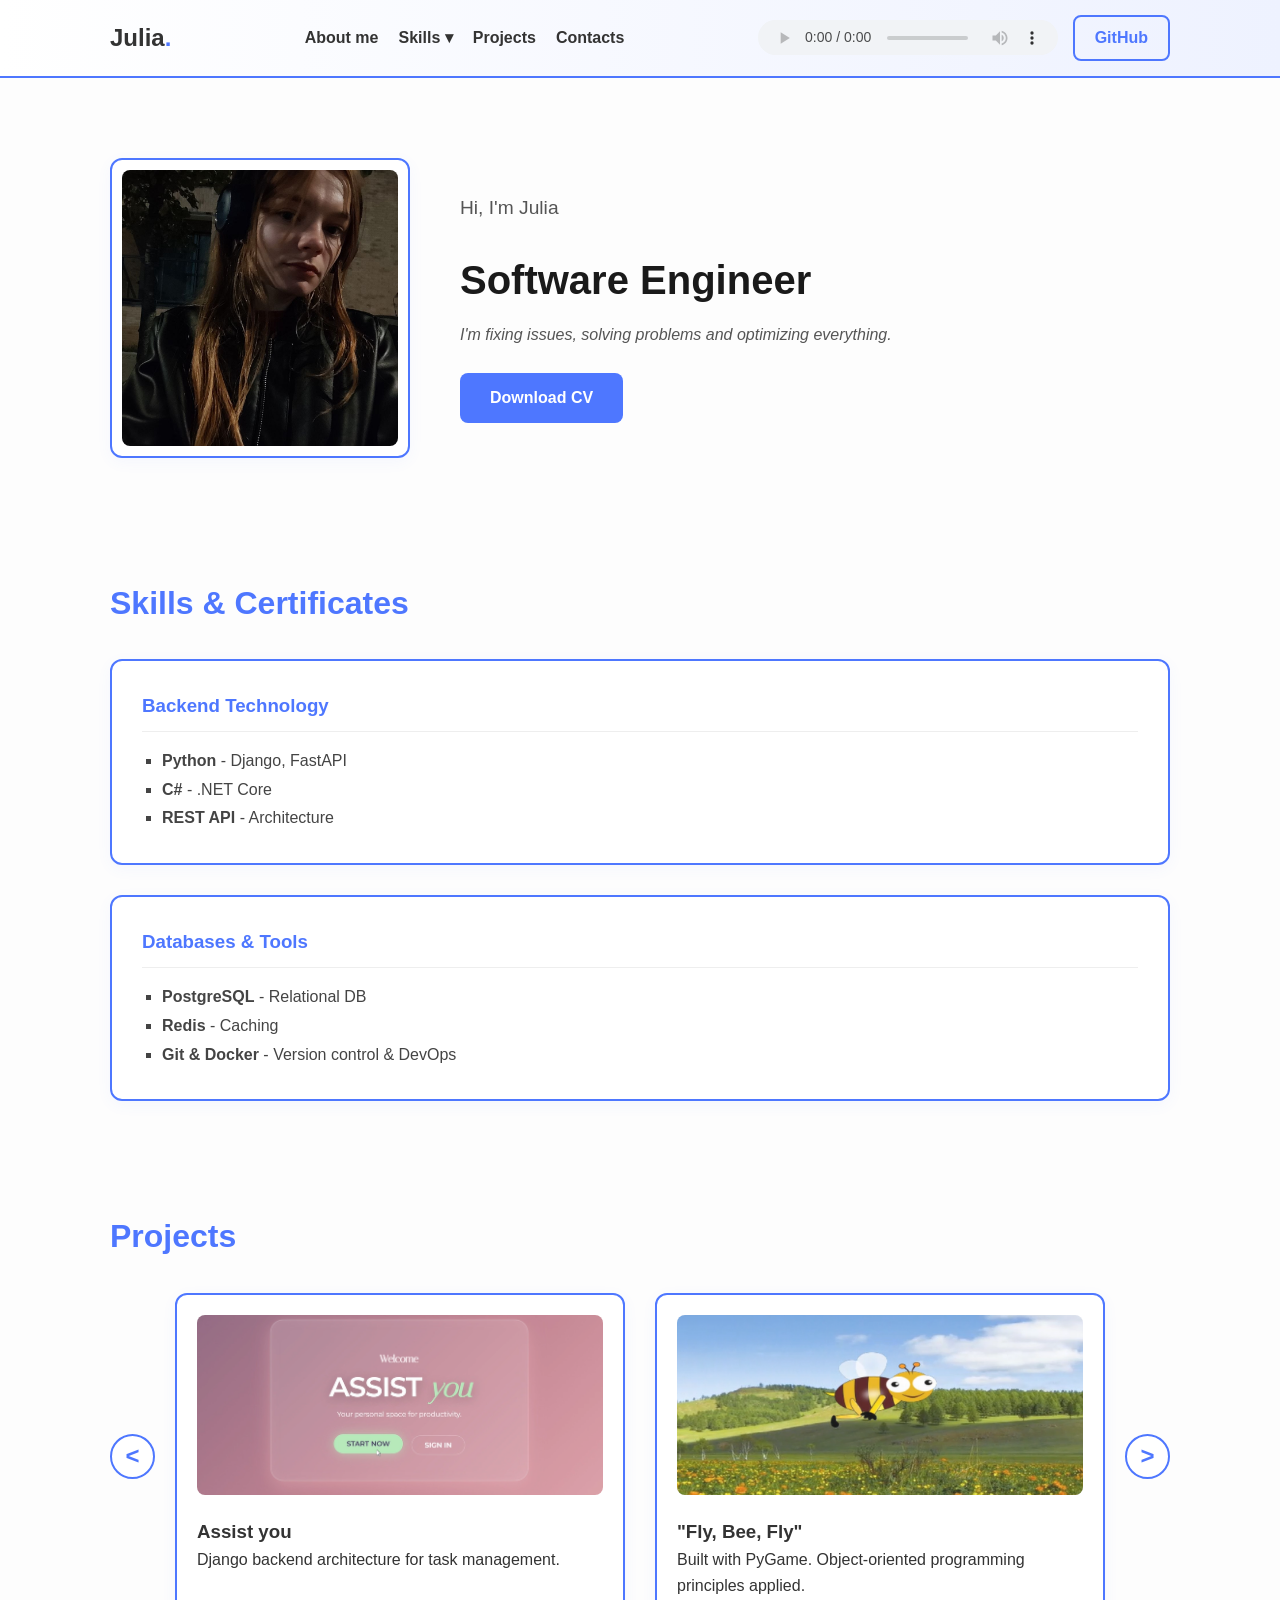
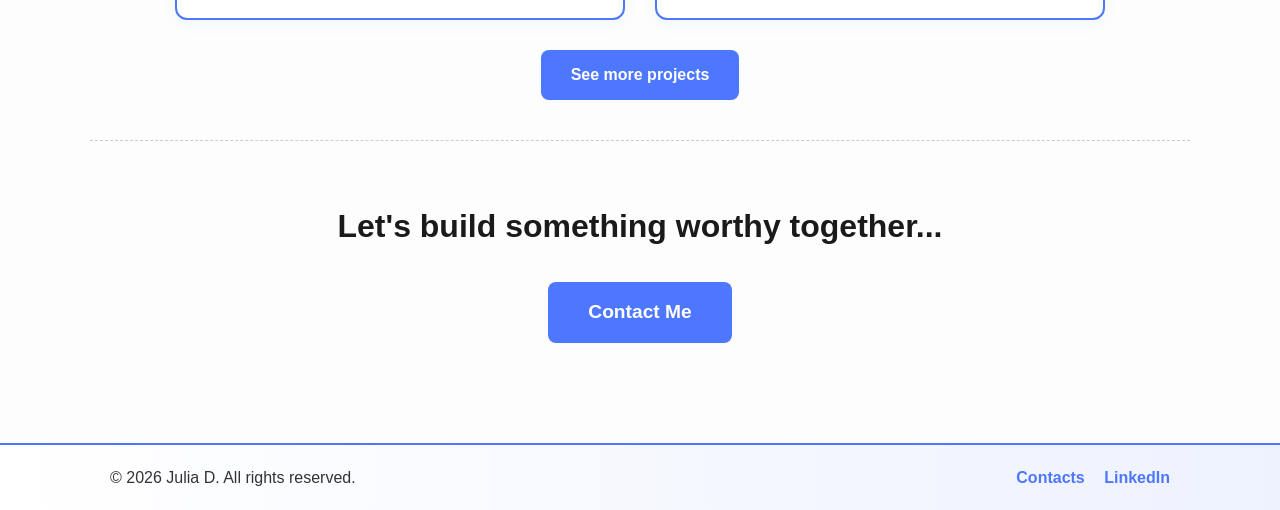
==== index.html @ 72dc829e "Add files via upload" ====
<!DOCTYPE html>
<html lang="en">
<head>
    <meta charset="UTF-8">
    <meta name="viewport" content="width=device-width, initial-scale=1.0">
    <meta name="description" content="Portfolio of a Backend Developer">
    <title>Julia D. | Backend Developer</title>
    <link rel="stylesheet" href="style.css">
</head>
<body>

    <header class="main-header">
        <div class="container header-inner">
            <div class="logo">Julia<span>.</span></div>
            
            <nav class="top-nav">
                <ul class="nav-menu">
                    <li><a href="#about">About me</a></li>
                    <li class="dropdown">
                        <a href="#skills">Skills ▾</a>
                        <ul class="dropdown-content">
                            <li><a href="#skills">Tech Stack</a></li>
                            <li><a href="#skills">Tools</a></li>
                        </ul>
                    </li>
                    <li><a href="projects.html">Projects</a></li>
                    <li><a href="contact.html">Contacts</a></li>
                </ul>
            </nav>

            <div class="header-actions">
                <audio src="media/the_mountain.mp3" controls class="mini-player"></audio>
                <a href="https://github.com/Tomorrowllbethere" target="_blank" class="btn-outline">GitHub</a>
            </div>
        </div>
    </header>

    <main>
        <section id="about" class="hero-section container">
            <aside class="hero-image-box accent-outline">
                <img src="img/me.jpg" alt="Profile picture" class="profile-img">
            </aside>
            <article class="hero-text">
                <p class="greeting">Hi, I'm Julia</p>
                <h1><b>Software Engineer</b></h1>
                <p><i>I'm fixing issues, solving problems and optimizing everything.</i></p>
                <div class="hero-btns">
                    <a href="media\tester.pdf" download class="btn-primary">Download CV</a>
                </div>
            </article>
        </section>

        <section id="skills" class="skills-section container">
            <h2 class="section-title">Skills & Certificates</h2>
            <ol class="main-list">
                <li class="skill-category accent-outline">
                    <h3>Backend Technology</h3>
                    <ul class="sub-list">
                        <li><b>Python</b> - Django, FastAPI</li>
                        <li><b>C#</b> - .NET Core</li>
                        <li><b>REST API</b> - Architecture</li>
                    </ul>
                </li>
                <li class="skill-category accent-outline">
                    <h3>Databases & Tools</h3>
                    <ul class="sub-list">
                        <li><b>PostgreSQL</b> - Relational DB</li>
                        <li><b>Redis</b> - Caching</li>
                        <li><b>Git & Docker</b> - Version control & DevOps</li>
                    </ul>
                </li>
            </ol>
        </section>

        <section class="projects-preview container">
            <h2 class="section-title">Projects</h2>
            
            <div class="carousel-wrapper">
                <button class="carousel-btn">&lt;</button>
                
                <div class="cards-container">
                    <article class="project-card accent-outline">
                        <img src="img\assist_you_welcome.png" alt="AssistYou" class="card-img">
                        <h3>Assist you</h3>
                        <p> Django backend architecture for task management.</p>
                    </article>
                    <article class="project-card accent-outline">
                        <img src="img\fly_ bee.png" alt="Python Game" class="card-img">
                        <h3>"Fly, Bee, Fly"</h3>
                        <p>Built with PyGame. Object-oriented programming principles applied.</p>
                    </article>
                </div>
                
                <button class="carousel-btn">&gt;</button>
            </div>

            <div class="center-btn">
                <a href="projects.html" class="btn-primary">See more projects</a>
            </div>
        </section>

        <section class="home-contact-cta container">
            <h2>Let's build something worthy together...</h2>
            <a href="contact.html" class="btn-primary large-btn">Contact Me</a>
        </section>
    </main>

    <footer class="main-footer">
        <div class="container footer-content">
            <p>&copy; 2026 Julia D. All rights reserved.</p>
            <div class="footer-links">
                <a href="contact.html">Contacts</a>
                <a href="https://www.linkedin.com/in/yuliia-diakiv/" target="_blank">LinkedIn</a>
            </div>
        </div>
    </footer>

</body>
</html>
---- style.css ----
/* --- GLOBAL STYLES --- */
* {
    margin: 0;
    padding: 0;
    box-sizing: border-box;
    font-family: 'Segoe UI', Tahoma, Geneva, Verdana, sans-serif;
}

body {
    background-color: #fdfdfd;
    color: #333333;
    line-height: 1.6;
}

/* ФІКСАЦІЯ ШИРИНИ ТА ЦЕНТРУВАННЯ СТОРІНКИ */
.container {
    max-width: 1100px;
    margin: 0 auto;
    padding: 0 20px;
}

/* Акцентний контур для карток */
.accent-outline {
    border: 2px solid #4e77ff;
    border-radius: 12px;
    background-color: #ffffff;
    box-shadow: 0 4px 15px rgba(78, 119, 255, 0.05);
    transition: transform 0.3s, box-shadow 0.3s;
}

.accent-outline:hover {
    transform: translateY(-5px);
    box-shadow: 0 8px 25px rgba(78, 119, 255, 0.15);
}

/* --- HEADER ТА FOOTER --- */
.main-header, .main-footer {
    background: linear-gradient(90deg, #ffffff 0%, #eef2ff 100%);
}

.main-header {
    border-bottom: 2px solid #4e77ff;
    padding: 15px 0;
    position: sticky;
    top: 0;
    z-index: 100;
}

.main-footer {
    border-top: 2px solid #4e77ff;
    padding: 20px 0;
    margin-top: 40px;
}

.header-inner, .footer-content {
    display: flex;
    justify-content: space-between;
    align-items: center;
}

.logo { font-size: 1.5rem; font-weight: bold; }
.logo span { color: #4e77ff; }

/* Навігація */
.nav-menu { display: flex; list-style: none; gap: 20px; align-items: center; }
.nav-menu a { text-decoration: none; color: #333; font-weight: bold; transition: 0.3s; }
.nav-menu a:hover { color: #4e77ff; }

.dropdown { position: relative; }
.dropdown-content {
    display: none;
    position: absolute;
    top: 100%;
    left: 0;
    background: #ffffff;
    border: 2px solid #4e77ff;
    border-radius: 8px;
    padding: 10px;
    min-width: 150px;
    list-style: none;
}
.dropdown:hover .dropdown-content { display: block; }

.header-actions { display: flex; align-items: center; gap: 15px; }
.mini-player { height: 35px; outline: none; opacity: 0.8; transition: 0.3s; }
.mini-player:hover { opacity: 1; }

.footer-links a { margin-left: 15px; color: #4e77ff; text-decoration: none; font-weight: bold; }

/* --- BUTTONS --- */
.btn-outline {
    padding: 8px 20px;
    border: 2px solid #4e77ff;
    color: #4e77ff;
    text-decoration: none;
    border-radius: 8px;
    font-weight: bold;
    transition: 0.3s;
    display: inline-block;
}
.btn-outline:hover { background: #4e77ff; color: #fff; }

.btn-primary {
    padding: 12px 30px;
    background-color: #4e77ff;
    color: #fff;
    text-decoration: none;
    border-radius: 8px;
    font-weight: bold;
    display: inline-block;
    transition: 0.3s;
    border: none;
    cursor: pointer;
}
.btn-primary:hover { background-color: #3b5bdb; }
.large-btn { font-size: 1.2rem; padding: 15px 40px; }
.center-btn { text-align: center; margin-top: 20px; }

/* --- HERO SECTION --- */
.hero-section {
    display: flex;
    align-items: center;
    gap: 50px;
    padding: 80px 20px;
}

.hero-image-box {
    width: 300px;
    height: 300px;
    flex-shrink: 0;
    overflow: hidden;
    padding: 10px;
}
.profile-img { width: 100%; height: 100%; object-fit: cover; border-radius: 8px; }

.hero-text h1 { font-size: 2.5rem; color: #1a1a1a; margin-bottom: 10px; }
.greeting { color: #555; font-size: 1.2rem; }
.hero-text p { margin-bottom: 25px; color: #555; }

/* --- SKILLS SECTION --- */
.skills-section, .projects-preview { padding: 40px 20px; }
.section-title { font-size: 2rem; margin-bottom: 30px; color: #4e77ff; }

.main-list { list-style: none; padding: 0; }
.skill-category { margin-bottom: 30px; padding: 30px; }
.skill-category h3 {
    color: #4e77ff;
    margin-bottom: 15px;
    border-bottom: 1px solid #eee;
    padding-bottom: 10px;
}
.sub-list { list-style-type: square; padding-left: 20px; line-height: 1.8; color: #444; }

/* --- PROJECTS CAROUSEL (Головна) --- */
.carousel-wrapper {
    display: flex;
    align-items: center;
    gap: 20px;
    margin-bottom: 30px;
}

.carousel-btn {
    background: #fff;
    border: 2px solid #4e77ff;
    color: #4e77ff;
    font-size: 1.5rem;
    font-weight: bold;
    width: 45px;
    height: 45px;
    border-radius: 50%;
    cursor: pointer;
    transition: 0.3s;
    flex-shrink: 0;
}
.carousel-btn:hover { background: #4e77ff; color: #fff; }

.cards-container { display: flex; gap: 30px; flex-grow: 1; }
.project-card { padding: 20px; flex: 1; }

.card-img {
    width: 100%;
    height: 180px;
    object-fit: cover;
    border-radius: 8px;
    margin-bottom: 15px;
    opacity: 0.9;
    transition: 0.3s;
}
.project-card:hover .card-img { opacity: 1; }

/* --- HOME CONTACT CTA --- */
.home-contact-cta {
    text-align: center;
    padding: 60px 20px;
    border-top: 1px dashed #ccc;
}
.home-contact-cta h2 { font-size: 2rem; margin-bottom: 30px; color: #1a1a1a; }

/* =========================================
   НОВІ СТИЛІ ДЛЯ СТОРІНОК PROJECTS ТА CONTACT
   ========================================= */

/* --- СТОРІНКА: PROJECTS --- */
.all-projects-section { padding: 50px 20px; }
.page-title { text-align: center; margin-bottom: 40px; color: #1a1a1a; font-size: 2.5rem; }

.project-detailed { 
    display: flex; 
    gap: 30px; 
    padding: 30px; 
    margin-bottom: 40px; 
    align-items: center;
}

.media-box { flex: 1; }
.media-content { 
    width: 100%; 
    border-radius: 8px; 
    border: 1px solid #ddd; 
    min-height: 250px;
}

.info-box { flex: 1; }
.info-box h3 { color: #4e77ff; font-size: 1.8rem; margin-bottom: 15px; }
.info-box p { margin-bottom: 15px; color: #555; }
.project-meta { font-size: 0.9rem; color: #888; font-style: italic; }

/* Таблиця (Хрестики-нулики) */
.tic-tac-toe { 
    border-collapse: collapse; 
    width: 250px; 
    height: 250px; 
    margin: 0 auto; 
}
.tic-tac-toe td { 
    border: 3px solid #4e77ff; 
    width: 33.33%; 
    height: 33.33%; 
    text-align: center; 
    font-size: 2.5rem; 
    font-weight: bold; 
    cursor: pointer; 
    color: #333; 
}
.tic-tac-toe td:hover { background-color: #f0f4ff; }

/* --- СТОРІНКА: CONTACT --- */
.contact-main { 
    display: flex; 
    justify-content: center; 
    padding: 60px 20px; 
}

.contact-central-block { 
    padding: 50px; 
    width: 100%; 
    max-width: 600px; 
    text-align: center; 
}

.contact-central-block h1 { color: #1a1a1a; margin-bottom: 10px; }
.contact-central-block p { color: #555; margin-bottom: 30px; }

.linkedin-btn { 
    background-color: #0077b5; 
    width: 100%; 
    margin-bottom: 20px; 
}
.linkedin-btn:hover { background-color: #005e93; }

.divider { 
    margin: 30px 0; 
    color: #aaa; 
    font-size: 0.9rem; 
    letter-spacing: 2px; 
}

.contact-form { 
    display: flex; 
    flex-direction: column; 
    gap: 15px; 
    text-align: left;
}
.contact-form input, .contact-form textarea {
    width: 100%; 
    padding: 12px; 
    border: 1px solid #ccc; 
    border-radius: 8px; 
    background-color: #fafafa;
}
.contact-form input:focus, .contact-form textarea:focus {
    outline: none; 
    border-color: #4e77ff; 
    background-color: #fff;
}
.form-label { font-size: 0.9rem; color: #555; font-weight: bold; }
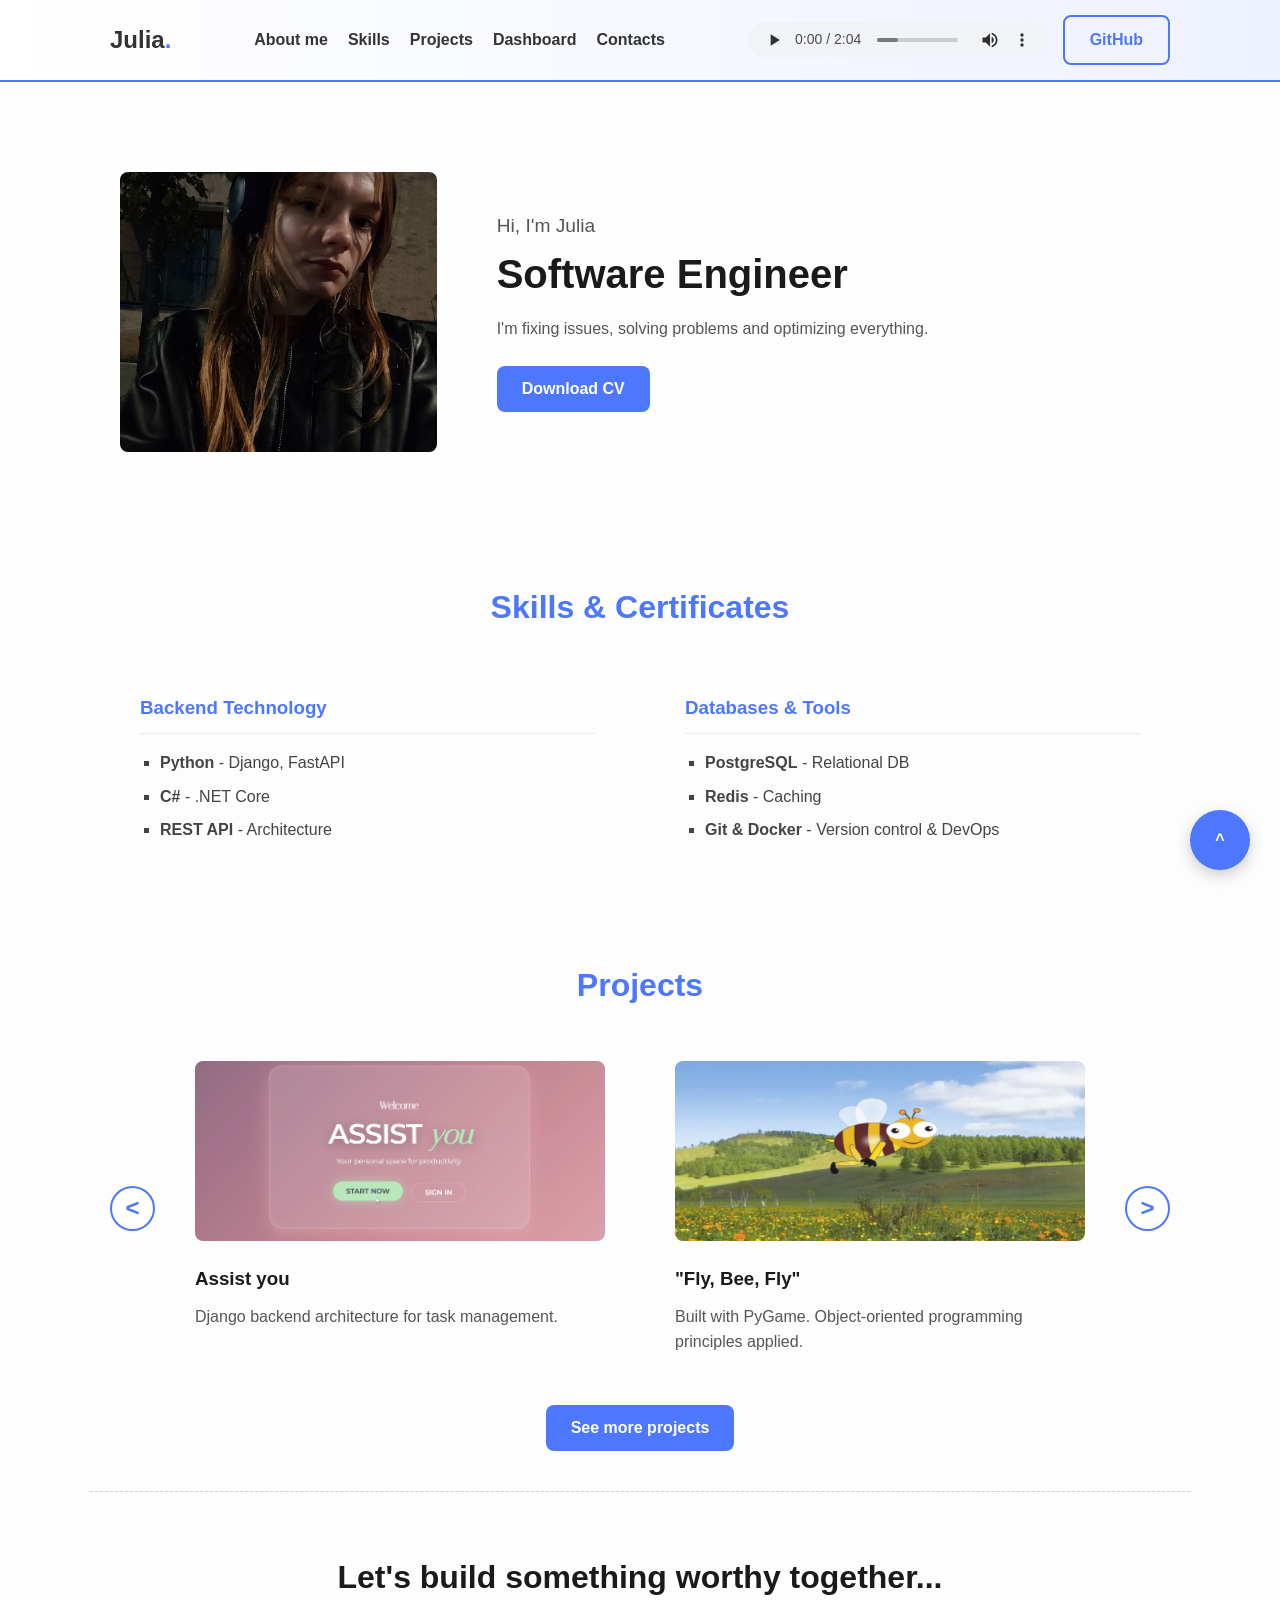
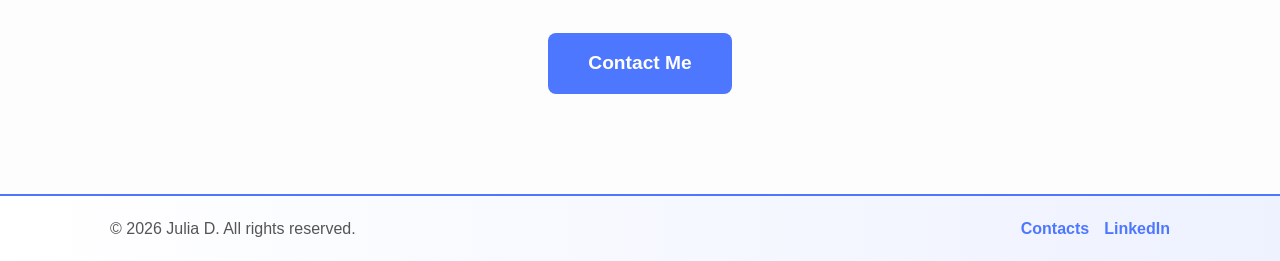
==== commit aa5cda89: "Initial commit: BEM , added Dashboard, progress bar, fixed naming" ====
--- a/index.html
+++ b/index.html
@@ -1,119 +1,127 @@
-<!DOCTYPE html>
-<html lang="en">
-<head>
-    <meta charset="UTF-8">
-    <meta name="viewport" content="width=device-width, initial-scale=1.0">
-    <meta name="description" content="Portfolio of a Backend Developer">
-    <title>Julia D. | Backend Developer</title>
-    <link rel="stylesheet" href="style.css">
-</head>
-<body>
-
-    <header class="main-header">
-        <div class="container header-inner">
-            <div class="logo">Julia<span>.</span></div>
-            
-            <nav class="top-nav">
-                <ul class="nav-menu">
-                    <li><a href="#about">About me</a></li>
-                    <li class="dropdown">
-                        <a href="#skills">Skills ▾</a>
-                        <ul class="dropdown-content">
-                            <li><a href="#skills">Tech Stack</a></li>
-                            <li><a href="#skills">Tools</a></li>
-                        </ul>
-                    </li>
-                    <li><a href="projects.html">Projects</a></li>
-                    <li><a href="contact.html">Contacts</a></li>
-                </ul>
-            </nav>
-
-            <div class="header-actions">
-                <audio src="media/the_mountain.mp3" controls class="mini-player"></audio>
-                <a href="https://github.com/Tomorrowllbethere" target="_blank" class="btn-outline">GitHub</a>
-            </div>
-        </div>
-    </header>
-
-    <main>
-        <section id="about" class="hero-section container">
-            <aside class="hero-image-box accent-outline">
-                <img src="img/me.jpg" alt="Profile picture" class="profile-img">
-            </aside>
-            <article class="hero-text">
-                <p class="greeting">Hi, I'm Julia</p>
-                <h1><b>Software Engineer</b></h1>
-                <p><i>I'm fixing issues, solving problems and optimizing everything.</i></p>
-                <div class="hero-btns">
-                    <a href="media\tester.pdf" download class="btn-primary">Download CV</a>
-                </div>
-            </article>
-        </section>
-
-        <section id="skills" class="skills-section container">
-            <h2 class="section-title">Skills & Certificates</h2>
-            <ol class="main-list">
-                <li class="skill-category accent-outline">
-                    <h3>Backend Technology</h3>
-                    <ul class="sub-list">
-                        <li><b>Python</b> - Django, FastAPI</li>
-                        <li><b>C#</b> - .NET Core</li>
-                        <li><b>REST API</b> - Architecture</li>
-                    </ul>
-                </li>
-                <li class="skill-category accent-outline">
-                    <h3>Databases & Tools</h3>
-                    <ul class="sub-list">
-                        <li><b>PostgreSQL</b> - Relational DB</li>
-                        <li><b>Redis</b> - Caching</li>
-                        <li><b>Git & Docker</b> - Version control & DevOps</li>
-                    </ul>
-                </li>
-            </ol>
-        </section>
-
-        <section class="projects-preview container">
-            <h2 class="section-title">Projects</h2>
-            
-            <div class="carousel-wrapper">
-                <button class="carousel-btn">&lt;</button>
-                
-                <div class="cards-container">
-                    <article class="project-card accent-outline">
-                        <img src="img\assist_you_welcome.png" alt="AssistYou" class="card-img">
-                        <h3>Assist you</h3>
-                        <p> Django backend architecture for task management.</p>
-                    </article>
-                    <article class="project-card accent-outline">
-                        <img src="img\fly_ bee.png" alt="Python Game" class="card-img">
-                        <h3>"Fly, Bee, Fly"</h3>
-                        <p>Built with PyGame. Object-oriented programming principles applied.</p>
-                    </article>
-                </div>
-                
-                <button class="carousel-btn">&gt;</button>
-            </div>
-
-            <div class="center-btn">
-                <a href="projects.html" class="btn-primary">See more projects</a>
-            </div>
-        </section>
-
-        <section class="home-contact-cta container">
-            <h2>Let's build something worthy together...</h2>
-            <a href="contact.html" class="btn-primary large-btn">Contact Me</a>
-        </section>
-    </main>
-
-    <footer class="main-footer">
-        <div class="container footer-content">
-            <p>&copy; 2026 Julia D. All rights reserved.</p>
-            <div class="footer-links">
-                <a href="contact.html">Contacts</a>
-                <a href="https://www.linkedin.com/in/yuliia-diakiv/" target="_blank">LinkedIn</a>
-            </div>
-        </div>
-    </footer>
-
-</body>
+<!DOCTYPE html>
+<html lang="en">
+<head>
+    <meta charset="UTF-8">
+    <meta name="viewport" content="width=device-width, initial-scale=1.0">
+    <meta name="description" content="Portfolio of a Backend Developer">
+    <title>Julia D. | Backend Developer</title>
+    <link rel="stylesheet" href="style.css">
+</head>
+<body class="page">
+
+    <header class="header">
+        <div class="container header__inner">
+            <div class="header__logo">Julia<span>.</span></div>
+            
+            <nav class="nav">
+                <input type="checkbox" id="menu-toggle" class="nav__checkbox">
+                
+                <label for="menu-toggle" class="nav__sandwich">
+                    <span class="nav__sandwich-line"></span>
+                    <span class="nav__sandwich-line"></span>
+                    <span class="nav__sandwich-line"></span>
+                </label>
+
+                <ul class="nav__list">
+                    <li class="nav__item"><a href="index.html" class="nav__link">About me</a></li>
+                    <li class="nav__item"><a href="index.html#skills" class="nav__link">Skills</a></li>
+                    <li class="nav__item"><a href="projects.html" class="nav__link">Projects</a></li>
+                    <li class="nav__item"><a href="dashboard.html" class="nav__link">Dashboard</a></li>
+                    <li class="nav__item"><a href="contact.html" class="nav__link">Contacts</a></li>
+                </ul>
+            </nav>
+
+            <div class="header__actions">
+                <audio src="media/the_mountain.mp3" controls class="header__player"></audio>
+                <a href="https://github.com/Tomorrowllbethere" target="_blank" class="btn btn_outline">GitHub</a>
+            </div>
+        </div>
+    </header>
+
+    <main class="main">
+        <section id="about" class="hero container">
+            <aside class="hero__image-wrapper accent-outline">
+                <img src="img/me.jpg" alt="Profile" class="hero__img">
+            </aside>
+            <article class="hero__text">
+                <p class="hero__greeting">Hi, I'm Julia</p>
+                <h1 class="hero__title"><b>Software Engineer</b></h1>
+                <p class="hero__desc">I'm fixing issues, solving problems and optimizing everything.</p>
+                <div class="hero__btns">
+                    <a href="media/tester.pdf" download class="btn btn_primary">Download CV</a>
+                </div>
+            </article>
+        </section>
+
+        <section id="skills" class="skills container">
+            <h2 class="section-title">Skills & Certificates</h2>
+            <ol class="skills__list">
+                <li class="skills__item accent-outline">
+                    <h3 class="skills__category-title">Backend Technology</h3>
+                    <ul class="skills__sublist">
+                        <li class="skills__tech"><b>Python</b> - Django, FastAPI</li>
+                        <li class="skills__tech"><b>C#</b> - .NET Core</li>
+                        <li class="skills__tech"><b>REST API</b> - Architecture</li>
+                    </ul>
+                </li>
+                <li class="skills__item accent-outline">
+                    <h3 class="skills__category-title">Databases & Tools</h3>
+                    <ul class="skills__sublist">
+                        <li class="skills__tech"><b>PostgreSQL</b> - Relational DB</li>
+                        <li class="skills__tech"><b>Redis</b> - Caching</li>
+                        <li class="skills__tech"><b>Git & Docker</b> - Version control & DevOps</li>
+                    </ul>
+                </li>
+            </ol>
+        </section>
+
+        <section class="projects-preview container">
+            <h2 class="section-title">Projects</h2>
+            
+            <div class="carousel">
+                <button class="carousel__btn">&lt;</button>
+                
+                <div class="carousel__cards">
+                    <article class="project-card accent-outline">
+                        <img src="img/assist_you_welcome.png" alt="AssistYou" class="project-card__img">
+                        <h3 class="project-card__title">Assist you</h3>
+                        <p class="project-card__desc"> Django backend architecture for task management.</p>
+                    </article>
+                    <article class="project-card accent-outline">
+                        <img src="img/fly_bee.png" alt="Python Game" class="project-card__img">
+                        <h3 class="project-card__title">"Fly, Bee, Fly"</h3>
+                        <p class="project-card__desc">Built with PyGame. Object-oriented programming principles applied.</p>
+                    </article>
+                </div>
+                
+                <button class="carousel__btn">&gt;</button>
+            </div>
+
+            <div class="projects-preview__action">
+                <a href="projects.html" class="btn btn_primary">See more projects</a>
+            </div>
+        </section>
+
+        <section class="cta container">
+            <h2 class="cta__title">Let's build something worthy together...</h2>
+
+
+            <a href="contact.html" class="btn btn_primary btn_large">Contact Me</a>
+        </section>
+    </main>
+
+    <footer class="footer">
+        <div class="container footer__inner">
+            <p class="footer__copyright">&copy; 2026 Julia D. All rights reserved.</p>
+            <div class="footer__links">
+                <a href="contact.html" class="footer__link">Contacts</a>
+                <a href="https://www.linkedin.com/in/yuliia-diakiv/" target="_blank" class="footer__link">LinkedIn</a>
+            </div>
+        </div>
+    </footer>
+    <a href="#" class="bubble">
+    <span class="bubble__icon">^</span>
+</a>
+
+</body>
 </html>
--- a/style.css
+++ b/style.css
@@ -1,296 +1,417 @@
-/* --- GLOBAL STYLES --- */
-* {
-    margin: 0;
-    padding: 0;
-    box-sizing: border-box;
-    font-family: 'Segoe UI', Tahoma, Geneva, Verdana, sans-serif;
-}
-
-body {
-    background-color: #fdfdfd;
-    color: #333333;
-    line-height: 1.6;
-}
-
-/* ФІКСАЦІЯ ШИРИНИ ТА ЦЕНТРУВАННЯ СТОРІНКИ */
-.container {
-    max-width: 1100px;
-    margin: 0 auto;
-    padding: 0 20px;
-}
-
-/* Акцентний контур для карток */
-.accent-outline {
-    border: 2px solid #4e77ff;
-    border-radius: 12px;
-    background-color: #ffffff;
-    box-shadow: 0 4px 15px rgba(78, 119, 255, 0.05);
-    transition: transform 0.3s, box-shadow 0.3s;
-}
-
-.accent-outline:hover {
-    transform: translateY(-5px);
-    box-shadow: 0 8px 25px rgba(78, 119, 255, 0.15);
-}
-
-/* --- HEADER ТА FOOTER --- */
-.main-header, .main-footer {
-    background: linear-gradient(90deg, #ffffff 0%, #eef2ff 100%);
-}
-
-.main-header {
-    border-bottom: 2px solid #4e77ff;
-    padding: 15px 0;
-    position: sticky;
-    top: 0;
-    z-index: 100;
-}
-
-.main-footer {
-    border-top: 2px solid #4e77ff;
-    padding: 20px 0;
-    margin-top: 40px;
-}
-
-.header-inner, .footer-content {
-    display: flex;
-    justify-content: space-between;
-    align-items: center;
-}
-
-.logo { font-size: 1.5rem; font-weight: bold; }
-.logo span { color: #4e77ff; }
-
-/* Навігація */
-.nav-menu { display: flex; list-style: none; gap: 20px; align-items: center; }
-.nav-menu a { text-decoration: none; color: #333; font-weight: bold; transition: 0.3s; }
-.nav-menu a:hover { color: #4e77ff; }
-
-.dropdown { position: relative; }
-.dropdown-content {
-    display: none;
-    position: absolute;
-    top: 100%;
-    left: 0;
-    background: #ffffff;
-    border: 2px solid #4e77ff;
-    border-radius: 8px;
-    padding: 10px;
-    min-width: 150px;
-    list-style: none;
-}
-.dropdown:hover .dropdown-content { display: block; }
-
-.header-actions { display: flex; align-items: center; gap: 15px; }
-.mini-player { height: 35px; outline: none; opacity: 0.8; transition: 0.3s; }
-.mini-player:hover { opacity: 1; }
-
-.footer-links a { margin-left: 15px; color: #4e77ff; text-decoration: none; font-weight: bold; }
-
-/* --- BUTTONS --- */
-.btn-outline {
-    padding: 8px 20px;
-    border: 2px solid #4e77ff;
-    color: #4e77ff;
-    text-decoration: none;
-    border-radius: 8px;
-    font-weight: bold;
-    transition: 0.3s;
-    display: inline-block;
-}
-.btn-outline:hover { background: #4e77ff; color: #fff; }
-
-.btn-primary {
-    padding: 12px 30px;
-    background-color: #4e77ff;
-    color: #fff;
-    text-decoration: none;
-    border-radius: 8px;
-    font-weight: bold;
-    display: inline-block;
-    transition: 0.3s;
-    border: none;
-    cursor: pointer;
-}
-.btn-primary:hover { background-color: #3b5bdb; }
-.large-btn { font-size: 1.2rem; padding: 15px 40px; }
-.center-btn { text-align: center; margin-top: 20px; }
-
-/* --- HERO SECTION --- */
-.hero-section {
-    display: flex;
-    align-items: center;
-    gap: 50px;
-    padding: 80px 20px;
-}
-
-.hero-image-box {
-    width: 300px;
-    height: 300px;
-    flex-shrink: 0;
-    overflow: hidden;
-    padding: 10px;
-}
-.profile-img { width: 100%; height: 100%; object-fit: cover; border-radius: 8px; }
-
-.hero-text h1 { font-size: 2.5rem; color: #1a1a1a; margin-bottom: 10px; }
-.greeting { color: #555; font-size: 1.2rem; }
-.hero-text p { margin-bottom: 25px; color: #555; }
-
-/* --- SKILLS SECTION --- */
-.skills-section, .projects-preview { padding: 40px 20px; }
-.section-title { font-size: 2rem; margin-bottom: 30px; color: #4e77ff; }
-
-.main-list { list-style: none; padding: 0; }
-.skill-category { margin-bottom: 30px; padding: 30px; }
-.skill-category h3 {
-    color: #4e77ff;
-    margin-bottom: 15px;
-    border-bottom: 1px solid #eee;
-    padding-bottom: 10px;
-}
-.sub-list { list-style-type: square; padding-left: 20px; line-height: 1.8; color: #444; }
-
-/* --- PROJECTS CAROUSEL (Головна) --- */
-.carousel-wrapper {
-    display: flex;
-    align-items: center;
-    gap: 20px;
-    margin-bottom: 30px;
-}
-
-.carousel-btn {
-    background: #fff;
-    border: 2px solid #4e77ff;
-    color: #4e77ff;
-    font-size: 1.5rem;
-    font-weight: bold;
-    width: 45px;
-    height: 45px;
-    border-radius: 50%;
-    cursor: pointer;
-    transition: 0.3s;
-    flex-shrink: 0;
-}
-.carousel-btn:hover { background: #4e77ff; color: #fff; }
-
-.cards-container { display: flex; gap: 30px; flex-grow: 1; }
-.project-card { padding: 20px; flex: 1; }
-
-.card-img {
-    width: 100%;
-    height: 180px;
-    object-fit: cover;
-    border-radius: 8px;
-    margin-bottom: 15px;
-    opacity: 0.9;
-    transition: 0.3s;
-}
-.project-card:hover .card-img { opacity: 1; }
-
-/* --- HOME CONTACT CTA --- */
-.home-contact-cta {
-    text-align: center;
-    padding: 60px 20px;
-    border-top: 1px dashed #ccc;
-}
-.home-contact-cta h2 { font-size: 2rem; margin-bottom: 30px; color: #1a1a1a; }
-
-/* =========================================
-   НОВІ СТИЛІ ДЛЯ СТОРІНОК PROJECTS ТА CONTACT
-   ========================================= */
-
-/* --- СТОРІНКА: PROJECTS --- */
-.all-projects-section { padding: 50px 20px; }
-.page-title { text-align: center; margin-bottom: 40px; color: #1a1a1a; font-size: 2.5rem; }
-
-.project-detailed { 
-    display: flex; 
-    gap: 30px; 
-    padding: 30px; 
-    margin-bottom: 40px; 
-    align-items: center;
-}
-
-.media-box { flex: 1; }
-.media-content { 
-    width: 100%; 
-    border-radius: 8px; 
-    border: 1px solid #ddd; 
-    min-height: 250px;
-}
-
-.info-box { flex: 1; }
-.info-box h3 { color: #4e77ff; font-size: 1.8rem; margin-bottom: 15px; }
-.info-box p { margin-bottom: 15px; color: #555; }
-.project-meta { font-size: 0.9rem; color: #888; font-style: italic; }
-
-/* Таблиця (Хрестики-нулики) */
-.tic-tac-toe { 
-    border-collapse: collapse; 
-    width: 250px; 
-    height: 250px; 
-    margin: 0 auto; 
-}
-.tic-tac-toe td { 
-    border: 3px solid #4e77ff; 
-    width: 33.33%; 
-    height: 33.33%; 
-    text-align: center; 
-    font-size: 2.5rem; 
-    font-weight: bold; 
-    cursor: pointer; 
-    color: #333; 
-}
-.tic-tac-toe td:hover { background-color: #f0f4ff; }
-
-/* --- СТОРІНКА: CONTACT --- */
-.contact-main { 
-    display: flex; 
-    justify-content: center; 
-    padding: 60px 20px; 
-}
-
-.contact-central-block { 
-    padding: 50px; 
-    width: 100%; 
-    max-width: 600px; 
-    text-align: center; 
-}
-
-.contact-central-block h1 { color: #1a1a1a; margin-bottom: 10px; }
-.contact-central-block p { color: #555; margin-bottom: 30px; }
-
-.linkedin-btn { 
-    background-color: #0077b5; 
-    width: 100%; 
-    margin-bottom: 20px; 
-}
-.linkedin-btn:hover { background-color: #005e93; }
-
-.divider { 
-    margin: 30px 0; 
-    color: #aaa; 
-    font-size: 0.9rem; 
-    letter-spacing: 2px; 
-}
-
-.contact-form { 
-    display: flex; 
-    flex-direction: column; 
-    gap: 15px; 
-    text-align: left;
-}
-.contact-form input, .contact-form textarea {
-    width: 100%; 
-    padding: 12px; 
-    border: 1px solid #ccc; 
-    border-radius: 8px; 
-    background-color: #fafafa;
-}
-.contact-form input:focus, .contact-form textarea:focus {
-    outline: none; 
-    border-color: #4e77ff; 
-    background-color: #fff;
-}
-.form-label { font-size: 0.9rem; color: #555; font-weight: bold; }+/* =========================================
+   ГЛОБАЛЬНІ СТИЛІ ТА ЗМІННІ
+   ========================================= */
+* {
+    margin: 0;
+    padding: 0;
+    box-sizing: border-box;
+    font-family: 'Segoe UI', Tahoma, Geneva, Verdana, sans-serif;
+}
+
+.page {
+    background-color: #fdfdfd;
+    color: #333333;
+    line-height: 1.6;
+}
+
+.container {
+    max-width: 1100px;
+    margin: 0 auto;
+    padding: 0 20px;
+}
+
+.section-title {
+    font-size: 2rem;
+    margin-bottom: 30px;
+    color: #4e77ff;
+    text-align: center;
+}
+
+/* Модифікатор-обгортка для карток */
+.card-outline {
+    border: 2px solid #4e77ff;
+    border-radius: 12px;
+    background-color: #ffffff;
+    box-shadow: 0 4px 15px rgba(78, 119, 255, 0.05);
+    /* Використовуємо cubic-bezier для ефекту легкого "пружинення" */
+    transition: transform 0.3s cubic-bezier(0.175, 0.885, 0.32, 1.275), 
+                box-shadow 0.3s ease, 
+                border-color 0.3s ease;
+}
+
+.card-outline:hover {
+    transform: translateY(-5px) scale(1.02); /* Підіймається і трохи збільшується */
+    box-shadow: 0 12px 30px rgba(78, 119, 255, 0.2); /* Тінь стає об'ємнішою */
+    border-color: #3b5bdb; /* Контур стає трохи темнішим/акцентнішим */
+}
+
+/* =========================================
+   БЛОКИ 
+   ========================================= */
+
+.header {
+    border-bottom: 2px solid #4e77ff;
+    padding: 15px 0;
+    background: linear-gradient(90deg, #ffffff 0%, #eef2ff 100%);
+    position: sticky;
+    top: 0;
+    z-index: 100;
+}
+.header__inner {
+    display: flex;
+    justify-content: space-between;
+    align-items: center;
+}
+.header__logo {
+    font-size: 1.5rem;
+    font-weight: bold;
+}
+.header__logo span {
+    color: #4e77ff;
+}
+.header__actions {
+    display: flex;
+    align-items: center;
+    gap: 15px;
+}
+.header__player {
+    height: 35px;
+    outline: none;
+    opacity: 0.8;
+    transition: 0.3s;
+}
+.header__player:hover { opacity: 1; }
+
+/* --- NAV --- */
+.nav__list {
+    display: flex;
+    list-style: none;
+    gap: 20px;
+    align-items: center;
+}
+.nav__link {
+    text-decoration: none;
+    color: #333;
+    font-weight: bold;
+    transition: 0.3s;
+}
+.nav__link:hover { color: #4e77ff; }
+
+.nav__checkbox { 
+    display: none; 
+}
+.nav__sandwich {
+    display: none; 
+    cursor: pointer;
+    flex-direction: column;
+    gap: 5px;
+    z-index: 101; 
+}
+.nav__sandwich-line {
+    width: 25px;
+    height: 3px;
+    background-color: #333;
+    border-radius: 2px;
+    transition: transform 0.3s ease, opacity 0.3s ease; 
+}
+
+/* --- BUTTONS --- */
+.btn {
+    padding: 10px 25px;
+    border-radius: 8px;
+    font-weight: bold;
+    text-decoration: none;
+    display: inline-block;
+    cursor: pointer;
+    transition: 0.3s;
+    text-align: center;
+    border: none;
+}
+.btn_outline {
+    border: 2px solid #4e77ff;
+    color: #4e77ff;
+    background: transparent;
+}
+.btn_outline:hover { background: #4e77ff; color: #fff; }
+.btn_primary { background-color: #4e77ff; color: #fff; }
+.btn_primary:hover { background-color: #3b5bdb; }
+.btn_large { font-size: 1.2rem; padding: 15px 40px; }
+.btn_full { width: 100%; margin-bottom: 20px; }
+
+/* --- HERO SECTION --- */
+.hero {
+    display: grid;
+    grid-template-columns: 1fr 2fr;
+    gap: 50px;
+    align-items: center;
+    padding: 80px 20px;
+}
+.hero__image-wrapper { width: 100%; height: 300px; overflow: hidden; padding: 10px; }
+.hero__img { width: 100%; height: 100%; object-fit: cover; border-radius: 8px; }
+.hero__greeting { color: #555; font-size: 1.2rem; }
+.hero__title { font-size: 2.5rem; color: #1a1a1a; margin-bottom: 10px; }
+.hero__desc { margin-bottom: 25px; color: #555; }
+
+/* --- SKILLS --- */
+.skills { padding: 40px 20px; }
+.skills__list {
+    display: grid;
+    grid-template-columns: repeat(2, 1fr);
+    gap: 30px;
+    list-style: none;
+}
+.skills__item { padding: 30px; }
+.skills__category-title { color: #4e77ff; margin-bottom: 15px; border-bottom: 1px solid #eee; padding-bottom: 10px; }
+.skills__sublist { list-style-type: square; padding-left: 20px; color: #444; line-height: 1.8; }
+.skills__tech { margin-bottom: 5px; }
+
+/* --- PROJECTS PREVIEW --- */
+.projects-preview { padding: 40px 20px; }
+.carousel { display: flex; align-items: center; gap: 20px; margin-bottom: 30px; }
+.carousel__btn {
+    background: #fff; border: 2px solid #4e77ff; color: #4e77ff;
+    font-size: 1.5rem; font-weight: bold; width: 45px; height: 45px;
+    border-radius: 50%; cursor: pointer; transition: 0.3s; flex-shrink: 0;
+}
+.carousel__btn:hover { background: #4e77ff; color: #fff; }
+
+.carousel__cards {
+    display: grid;
+    grid-template-columns: repeat(2, 1fr);
+    gap: 30px;
+    flex-grow: 1;
+}
+.project-card { padding: 20px; }
+.project-card__img { width: 100%; height: 180px; object-fit: cover; border-radius: 8px; margin-bottom: 15px; opacity: 0.9; transition: 0.3s; }
+.project-card:hover .project-card__img { opacity: 1; }
+.project-card__title { color: #1a1a1a; margin-bottom: 10px; }
+.project-card__desc { color: #555; }
+.projects-preview__action { text-align: center; }
+
+/* --- PROJECTS PAGE --- */
+.projects { padding: 50px 20px; }
+.projects__title { text-align: center; margin-bottom: 40px; color: #1a1a1a; font-size: 2.5rem; }
+
+.project {
+    display: grid;
+    grid-template-columns: 1fr 1fr;
+    gap: 30px;
+    padding: 30px;
+    margin-bottom: 40px;
+    align-items: center;
+}
+.project__video, .project__iframe { width: 100%; border-radius: 8px; border: 1px solid #ddd; min-height: 250px; }
+.project__subtitle { color: #4e77ff; font-size: 1.8rem; margin-bottom: 15px; }
+.project__desc, .project__meta { margin-bottom: 15px; color: #555; }
+.project__meta { font-size: 0.9rem; color: #888; font-style: italic; }
+
+.game-board { border-collapse: collapse; width: 250px; height: 250px; margin: 0 auto; }
+.game-board__cell { border: 3px solid #4e77ff; width: 33.33%; height: 33.33%; text-align: center; font-size: 2.5rem; font-weight: bold; cursor: pointer; color: #333; }
+.game-board__cell:hover { background-color: #f0f4ff; }
+
+/* --- CONTACT PAGE --- */
+.contact { display: flex; justify-content: center; padding: 60px 20px; }
+.contact__wrapper { padding: 50px; width: 100%; max-width: 600px; text-align: center; }
+.contact__title { color: #1a1a1a; margin-bottom: 10px; }
+.contact__desc { color: #555; margin-bottom: 30px; }
+.contact__divider { margin: 30px 0; color: #aaa; font-size: 0.9rem; letter-spacing: 2px; }
+
+.form {
+    display: grid;
+    grid-template-columns: 1fr;
+    gap: 15px;
+}
+.form__input, .form__textarea {
+    width: 100%; padding: 12px; border: 1px solid #ccc;
+    border-radius: 8px; background-color: #fafafa;
+}
+.form__input:focus, .form__textarea:focus { outline: none; border-color: #4e77ff; background-color: #fff; }
+
+.cta { text-align: center; padding: 60px 20px; border-top: 1px dashed #ccc; }
+.cta__title { font-size: 2rem; margin-bottom: 30px; color: #1a1a1a; }
+
+/* --- FOOTER --- */
+.footer { border-top: 2px solid #4e77ff; padding: 20px 0; margin-top: 40px; background: linear-gradient(90deg, #ffffff 0%, #eef2ff 100%); }
+.footer__inner { display: flex; justify-content: space-between; align-items: center; }
+.footer__copyright { color: #555; }
+.footer__links { display: flex; gap: 15px; }
+.footer__link { color: #4e77ff; text-decoration: none; font-weight: bold; }
+
+/* --- FIXED BUBBLE BTN --- */
+.bubble {
+    position: fixed;
+    bottom: 30px;
+    right: 30px;
+    width: 60px;
+    height: 60px;
+    background-color: #4e77ff;
+    color: white;
+    border-radius: 50px; 
+    display: flex;
+    align-items: center;
+    justify-content: center;
+    text-decoration: none;
+    font-weight: bold;
+    box-shadow: 0 5px 15px rgba(0,0,0,0.2);
+    transition: height 0.3s ease, background-color 0.3s ease;
+    z-index: 1000;
+}
+.bubble:hover {
+    height: 100px; 
+    background-color: #3b5bdb;
+}
+
+/* --- DASHBOARD --- */
+.dashboard { padding: 50px 20px; }
+.dashboard__grid {
+    display: grid;
+    grid-template-columns: 250px 1fr 1fr;
+    grid-template-rows: 200px 150px auto;
+    gap: 20px;
+    grid-template-areas: 
+        "sidebar main-stat main-stat"
+        "sidebar widget-1 widget-2"
+        "bottom bottom bottom";
+}
+.dashboard__item { padding: 25px; display: flex; flex-direction: column; justify-content: center; }
+.dashboard__item_sidebar { grid-area: sidebar; background-color: #f8faff; }
+.dashboard__item_main { grid-area: main-stat; }
+.dashboard__item_widget-1 { grid-area: widget-1; text-align: center; }
+.dashboard__item_widget-2 { grid-area: widget-2; text-align: center; }
+.dashboard__item_bottom { grid-area: bottom; }
+.dashboard__widget-title { color: #4e77ff; margin-bottom: 15px; font-size: 1.2rem; border-bottom: 1px solid #eee; padding-bottom: 10px; }
+.dashboard__highlight { font-size: 1.8rem; font-weight: bold; color: #333; }
+.dashboard__highlight_green { color: #28a745; }
+
+.dashboard__mock-chart { display: flex; align-items: flex-end; gap: 15px; height: 100px; padding-top: 20px; }
+.dashboard__bar { flex: 1; background-color: #4e77ff; border-radius: 4px 4px 0 0; opacity: 0.8; transition: 0.3s; }
+.dashboard__bar:hover { opacity: 1; transform: scaleY(1.05); transform-origin: bottom; }
+
+.progress {
+    width: 100%;
+    margin-top: 10px;
+}
+
+/* PROGRESS BAR */
+.progress__header {
+    display: flex;
+    justify-content: space-between;
+    margin-bottom: 8px;
+    font-size: 0.95rem;
+    font-weight: bold;
+    color: #444;
+}
+
+.progress__track {
+    width: 100%;
+    height: 12px;
+    background-color: #e0e5ff;
+    border-radius: 6px;
+    overflow: hidden; 
+}
+
+.progress__fill {
+    height: 100%;
+    background-color: #4e77ff;
+    border-radius: 6px;
+    /* Анімація плавного заповнення */
+    animation: fill-bar 1.5s ease-out forwards;
+    transform-origin: left; /* Анімація починається з лівого краю */
+}
+
+/* CSS-анімація (від 0 до зазначеної в HTML ширини) */
+@keyframes fill-bar {
+    0% { transform: scaleX(0); }
+    100% { transform: scaleX(1); }
+}
+
+/* =========================================
+   МЕДІА-ЗАПИТИ (АДАПТИВНІСТЬ)
+   ========================================= */
+
+@media (max-width: 768px) {
+    .main { padding-bottom: 120px; }
+
+    .hero, .skills__list, .carousel__cards, .project, .dashboard__grid {
+        grid-template-columns: 1fr;
+        text-align: center;
+    }
+    
+    .dashboard__grid {
+        grid-template-rows: auto;
+        grid-template-areas: 
+            "sidebar"
+            "main-stat"
+            "widget-1"
+            "widget-2"
+            "bottom";
+    }
+
+    .header { position: relative; }
+    .header__inner { 
+        flex-direction: row; 
+        flex-wrap: wrap; 
+        justify-content: space-between; 
+    }
+    
+    .header__actions {
+        width: 100%;
+        justify-content: center;
+        margin-top: 15px;
+        flex-wrap: wrap; 
+    }
+    .header__player { max-width: 150px; }
+    
+    .nav__list { flex-wrap: wrap; justify-content: center; }
+    .carousel__btn { display: none; }
+    .footer__inner { flex-direction: column; gap: 15px; }
+
+    .project { gap: 20px; padding: 20px; }
+    .project__video, .project__iframe {
+        min-height: auto;
+        aspect-ratio: 16 / 9; 
+        width: 100%; 
+        height: auto;
+    }
+
+    .bubble {
+        width: 50px;
+        height: 50px;
+        bottom: 20px;
+        right: 20px;
+    }
+    .bubble:hover { height: 80px; }
+}
+
+/*  для ширини 320px (Меню "Sandwich") */
+@media (max-width: 320px) {
+    .nav__sandwich {
+        display: flex;
+    }
+    .nav__list {
+        display: none; 
+        flex-direction: column;
+        position: absolute;
+        top: 100%; 
+        left: 0;
+        width: 100%;
+        background: #ffffff;
+        border-bottom: 2px solid #4e77ff;
+        padding: 20px 0;
+        text-align: center;
+        box-shadow: 0 10px 15px rgba(0,0,0,0.1);
+        z-index: 99;
+    }
+    .nav__checkbox:checked ~ .nav__list {
+        display: flex;
+    }
+    .nav__checkbox:checked + .nav__sandwich .nav__sandwich-line:nth-child(1) {
+        transform: translateY(8px) rotate(45deg);
+    }
+    .nav__checkbox:checked + .nav__sandwich .nav__sandwich-line:nth-child(2) {
+        opacity: 0; 
+    }
+    .nav__checkbox:checked + .nav__sandwich .nav__sandwich-line:nth-child(3) {
+        transform: translateY(-8px) rotate(-45deg);
+    }
+}
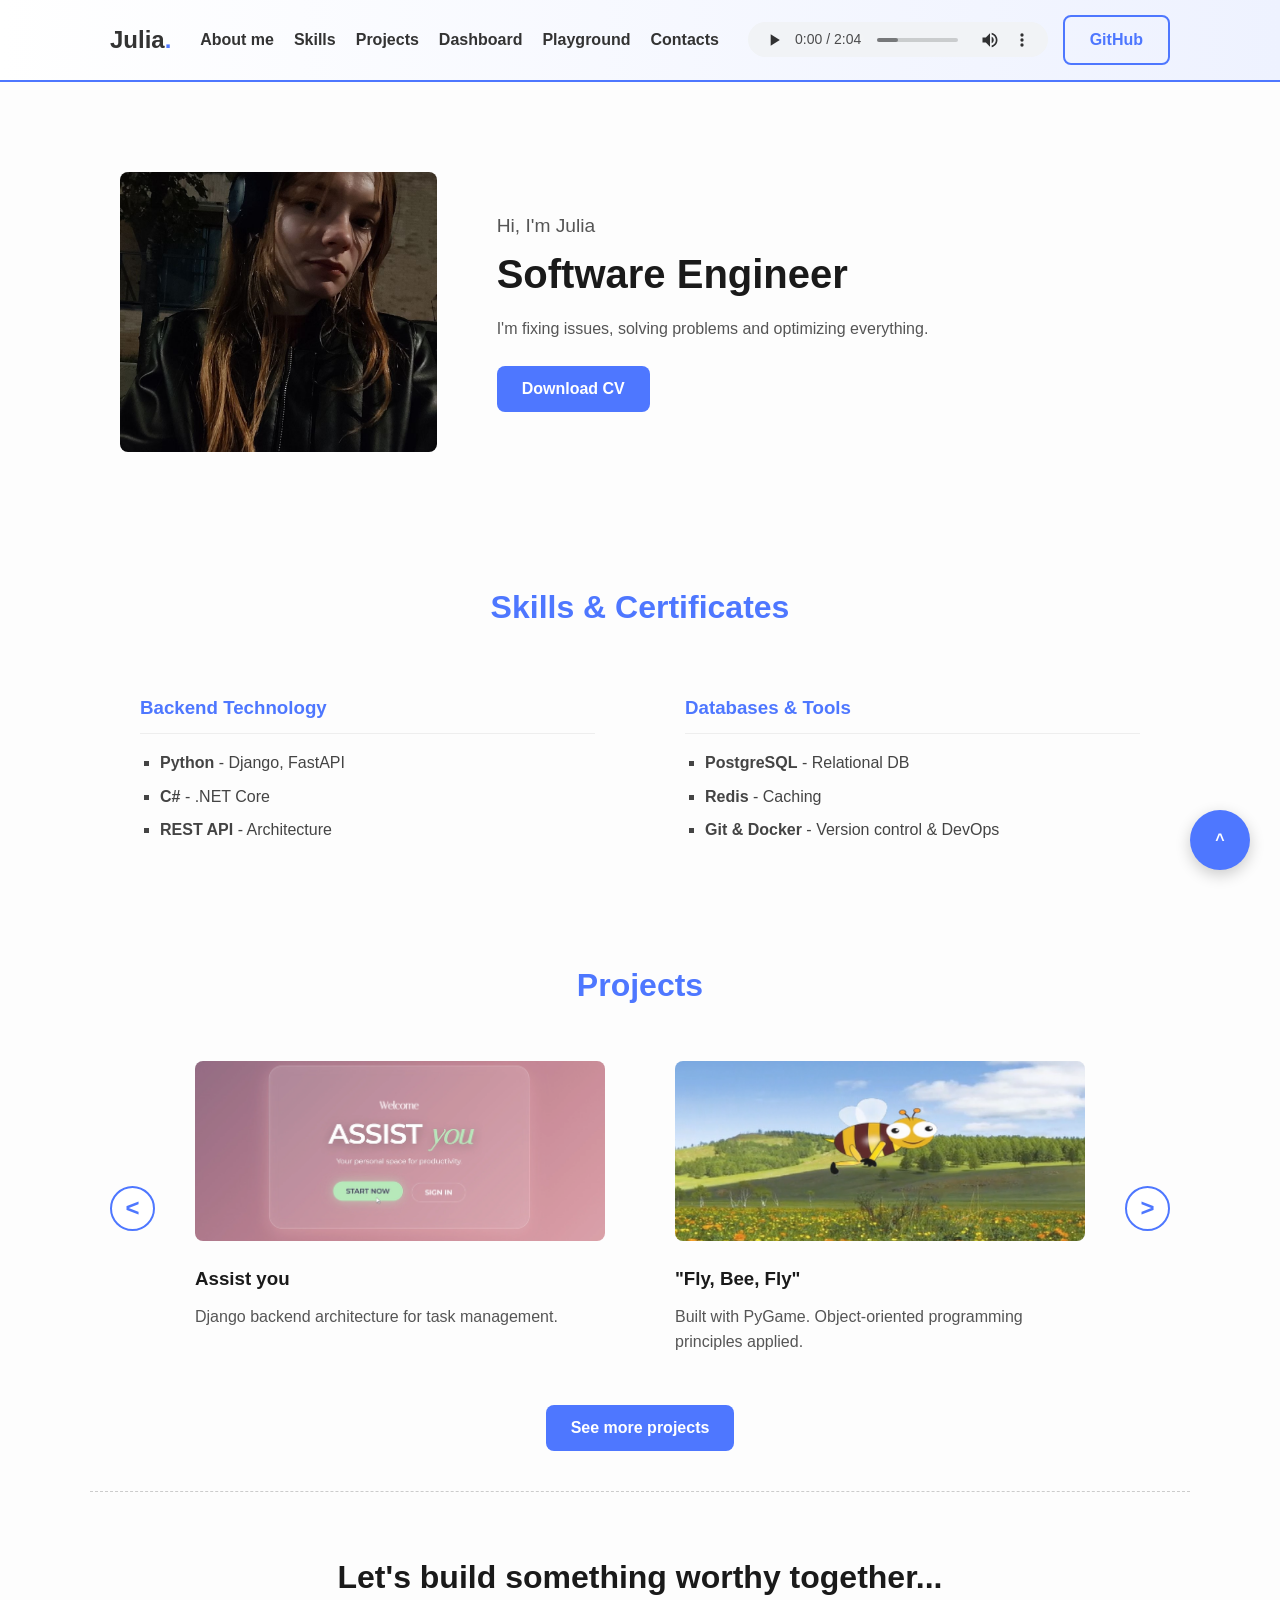
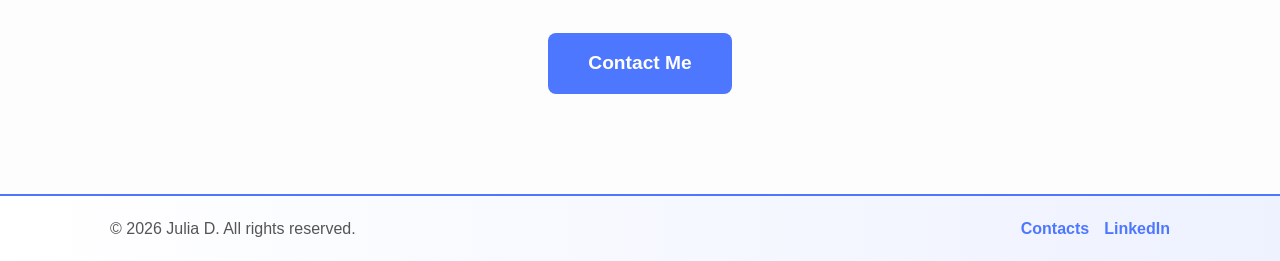
==== commit 67d9ad98: "Added Javascript Playground" ====
--- a/index.html
+++ b/index.html
@@ -27,6 +27,7 @@
                     <li class="nav__item"><a href="index.html#skills" class="nav__link">Skills</a></li>
                     <li class="nav__item"><a href="projects.html" class="nav__link">Projects</a></li>
                     <li class="nav__item"><a href="dashboard.html" class="nav__link">Dashboard</a></li>
+                    <li class="nav__item"><a href="playground.html" class="nav__link">Playground</a></li>
                     <li class="nav__item"><a href="contact.html" class="nav__link">Contacts</a></li>
                 </ul>
             </nav>
@@ -41,7 +42,7 @@
     <main class="main">
         <section id="about" class="hero container">
             <aside class="hero__image-wrapper accent-outline">
-                <img src="img/me.jpg" alt="Profile" class="hero__img">
+                <img src="image/me.jpg" alt="Profile" class="hero__img">
             </aside>
             <article class="hero__text">
                 <p class="hero__greeting">Hi, I'm Julia</p>
@@ -83,12 +84,12 @@
                 
                 <div class="carousel__cards">
                     <article class="project-card accent-outline">
-                        <img src="img/assist_you_welcome.png" alt="AssistYou" class="project-card__img">
+                        <img src="image/assist_you_welcome.png" alt="AssistYou" class="project-card__img">
                         <h3 class="project-card__title">Assist you</h3>
                         <p class="project-card__desc"> Django backend architecture for task management.</p>
                     </article>
                     <article class="project-card accent-outline">
-                        <img src="img/fly_bee.png" alt="Python Game" class="project-card__img">
+                        <img src="image/fly_bee.png" alt="Python Game" class="project-card__img">
                         <h3 class="project-card__title">"Fly, Bee, Fly"</h3>
                         <p class="project-card__desc">Built with PyGame. Object-oriented programming principles applied.</p>
                     </article>
--- a/style.css
+++ b/style.css
@@ -324,6 +324,25 @@
     0% { transform: scaleX(0); }
     100% { transform: scaleX(1); }
 }
+
+/*========================================= 
+JS PLAYGROUND
+========================================= */
+.lab-grid {
+    display: grid;
+    grid-template-columns: repeat(auto-fit, minmax(300px, 1fr));
+    gap: 20px;
+    margin-bottom: 60px;
+}
+.lab-card { padding: 25px; }
+.lab-card__title { color: #4e77ff; margin-bottom: 15px; border-bottom: 1px solid #eee; padding-bottom: 10px; font-size: 1.2rem; }
+
+/* Стилі для JS Календаря */
+.calendar-table { width: 100%; border-collapse: collapse; text-align: center; }
+.calendar-table th { background-color: #4e77ff; color: white; padding: 10px; border: 1px solid #ddd; }
+.calendar-table td { padding: 10px; border: 1px solid #ddd; }
+.calendar-table td:hover { background-color: #f0f4ff; cursor: pointer; }
+
 
 /* =========================================
    МЕДІА-ЗАПИТИ (АДАПТИВНІСТЬ)
